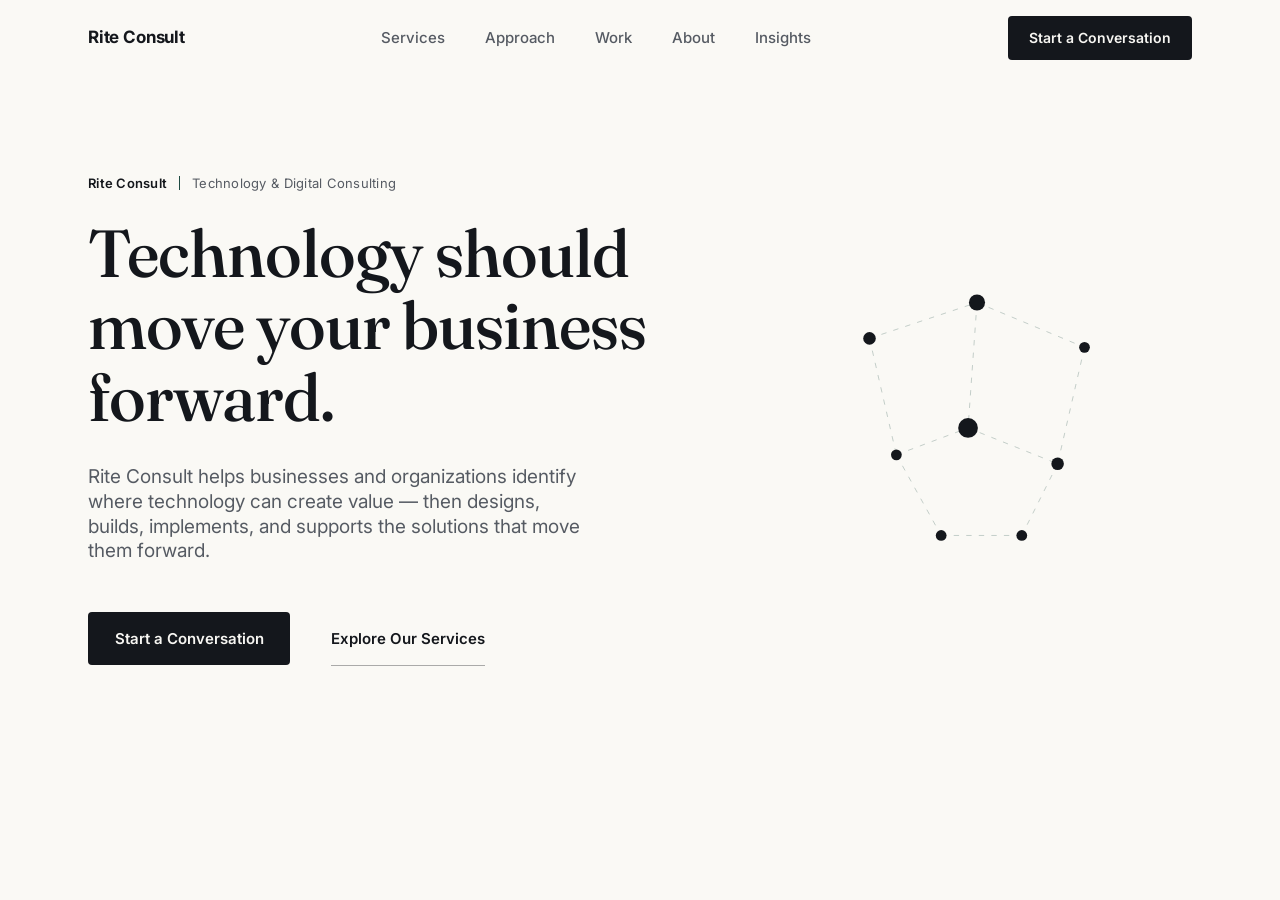
==== index.html @ 6f7cf25e "Section 01 + 02" ====
<!DOCTYPE html>
<html lang="en">
<head>
  <meta charset="UTF-8">
  <meta name="viewport" content="width=device-width, initial-scale=1.0">
  <title>Rite Consult — Technology & Digital Consulting</title>
  <meta name="description" content="Rite Consult helps businesses and organizations identify where technology can create value — then designs, builds, implements, and supports the solutions that move them forward.">
  <link rel="canonical" href="https://www.riteconsult.com/">

  <!-- Open Graph -->
  <meta property="og:type" content="website">
  <meta property="og:site_name" content="Rite Consult">
  <meta property="og:title" content="Rite Consult — Technology & Digital Consulting">
  <meta property="og:description" content="Your business first. Technology second. Results always.">
  <meta property="og:url" content="https://www.riteconsult.com/">

  <!-- Twitter / X -->
  <meta name="twitter:card" content="summary_large_image">
  <meta name="twitter:title" content="Rite Consult — Technology & Digital Consulting">
  <meta name="twitter:description" content="Your business first. Technology second. Results always.">

  <!-- Fonts: Fraunces (editorial display) + Inter (body/UI), per project design system -->
  <link rel="preconnect" href="https://fonts.googleapis.com">
  <link rel="preconnect" href="https://fonts.gstatic.com" crossorigin>
  <link href="https://fonts.googleapis.com/css2?family=Fraunces:opsz,wght@9..144,400;9..144,500;9..144,600&family=Inter:wght@400;500;600;700&display=swap" rel="stylesheet">

  <link rel="stylesheet" href="style.css">
</head>
<body>

  <a class="skip-link" href="#main">Skip to content</a>

  <header class="site-header" id="site-header">
    <div class="site-header__inner container">

      <a class="logo" href="#top">Rite Consult</a>

      <nav class="nav" aria-label="Primary">
        <ul class="nav__list">
          <li><a href="#services">Services</a></li>
          <li><a href="#approach">Approach</a></li>
          <li><a href="#work">Work</a></li>
          <li><a href="#about">About</a></li>
          <li><a href="#insights">Insights</a></li>
        </ul>
      </nav>

      <div class="site-header__actions">
        <a class="button button--primary button--sm nav-cta" href="#contact">Start a Conversation</a>

        <button
          type="button"
          class="menu-toggle"
          id="menu-toggle"
          aria-expanded="false"
          aria-controls="mobile-menu"
          aria-label="Open menu"
        >
          <span class="menu-toggle__bar"></span>
          <span class="menu-toggle__bar"></span>
          <span class="menu-toggle__bar"></span>
        </button>
      </div>

    </div>
  </header>

  <div class="mobile-menu" id="mobile-menu" aria-hidden="true">
    <nav aria-label="Mobile">
      <ul class="mobile-menu__list">
        <li><a href="#services">Services</a></li>
        <li><a href="#approach">Approach</a></li>
        <li><a href="#work">Work</a></li>
        <li><a href="#about">About</a></li>
        <li><a href="#insights">Insights</a></li>
        <li class="mobile-menu__cta"><a class="button button--primary" href="#contact">Start a Conversation</a></li>
      </ul>
    </nav>
  </div>

  <main id="main">

    <section class="hero" id="top">
      <div class="hero__inner container">

        <div class="hero__content">
          <p class="eyebrow">
            <span class="eyebrow__brand">Rite Consult</span>
            <span class="eyebrow__divider" aria-hidden="true"></span>
            <span class="eyebrow__category">Technology &amp; Digital Consulting</span>
          </p>

          <h1 class="hero__headline">Technology should move your business forward.</h1>

          <p class="hero__lede">
            Rite Consult helps businesses and organizations identify where technology can create value —
            then designs, builds, implements, and supports the solutions that move them forward.
          </p>

          <div class="hero__actions">
            <a class="button button--primary" href="#contact">Start a Conversation</a>
            <a class="button button--secondary" href="#services">Explore Our Services</a>
          </div>
        </div>

        <div class="hero__visual" aria-hidden="true">
          <svg class="ecosystem" viewBox="0 0 480 480" xmlns="http://www.w3.org/2000/svg">

            <!-- connecting lines -->
            <g class="ecosystem__lines" fill="none" stroke="var(--color-accent)" stroke-width="1">
              <path class="ecosystem__line" d="M120,150 L240,110" style="--flow-delay:0s" />
              <path class="ecosystem__line" d="M240,110 L360,160" style="--flow-delay:.6s" />
              <path class="ecosystem__line" d="M120,150 L150,280" style="--flow-delay:1.1s" />
              <path class="ecosystem__line" d="M240,110 L230,250" style="--flow-delay:.3s" />
              <path class="ecosystem__line" d="M360,160 L330,290" style="--flow-delay:1.4s" />
              <path class="ecosystem__line" d="M150,280 L230,250" style="--flow-delay:.9s" />
              <path class="ecosystem__line" d="M230,250 L330,290" style="--flow-delay:.2s" />
              <path class="ecosystem__line" d="M150,280 L200,370" style="--flow-delay:1.6s" />
              <path class="ecosystem__line" d="M330,290 L290,370" style="--flow-delay:.5s" />
              <path class="ecosystem__line" d="M200,370 L290,370" style="--flow-delay:1s" />
            </g>

            <!-- nodes -->
            <g class="ecosystem__nodes" fill="var(--color-ink)">
              <circle class="ecosystem__node" cx="120" cy="150" r="7" style="--pulse-delay:0s;--pulse-duration:7s" />
              <circle class="ecosystem__node" cx="240" cy="110" r="9" style="--pulse-delay:.8s;--pulse-duration:8s" />
              <circle class="ecosystem__node" cx="360" cy="160" r="6" style="--pulse-delay:1.6s;--pulse-duration:6.5s" />
              <circle class="ecosystem__node" cx="230" cy="250" r="11" style="--pulse-delay:.4s;--pulse-duration:9s" />
              <circle class="ecosystem__node" cx="150" cy="280" r="6" style="--pulse-delay:1.2s;--pulse-duration:7.5s" />
              <circle class="ecosystem__node" cx="330" cy="290" r="7" style="--pulse-delay:2s;--pulse-duration:8.5s" />
              <circle class="ecosystem__node" cx="200" cy="370" r="6" style="--pulse-delay:.6s;--pulse-duration:7s" />
              <circle class="ecosystem__node" cx="290" cy="370" r="6" style="--pulse-delay:1.8s;--pulse-duration:6s" />
            </g>

          </svg>
        </div>

      </div>
    </section>

  </main>

  <script src="script.js"></script>
</body>
</html>
---- style.css ----
/* ==========================================================================
   RITE CONSULT — Section 01: Foundation, Navigation & Hero
   ========================================================================== */

/* --------------------------------------------------------------------------
   1. Design tokens
   -------------------------------------------------------------------------- */
:root {
  /* Color */
  --color-bg: #FAF9F5;
  --color-surface: #FFFFFF;
  --color-ink: #14171C;
  --color-ink-soft: #3A3F47;
  --color-text-secondary: #565B63;
  --color-text-muted: #8B9096;
  --color-border: #E3E1DA;
  --color-accent: #1F4B43;
  --color-accent-strong: #163731;
  --color-on-accent: #F7F6F2;

  /* Type */
  --font-display: 'Fraunces', Georgia, 'Times New Roman', serif;
  --font-body: 'Inter', -apple-system, BlinkMacSystemFont, 'Segoe UI', Roboto, sans-serif;

  --fs-eyebrow: 0.8125rem;
  --fs-body: 1.0625rem;
  --fs-lede: 1.1875rem;
  --fs-h1: clamp(2.5rem, 5.2vw, 4.5rem);

  --lh-tight: 1.08;
  --lh-snug: 1.3;
  --lh-body: 1.6;

  /* Layout */
  --max-width: 1200px;
  --gutter: clamp(1.25rem, 4vw, 3rem);
  --header-height: 76px;

  /* Spacing scale */
  --space-1: 0.25rem;
  --space-2: 0.5rem;
  --space-3: 0.75rem;
  --space-4: 1rem;
  --space-5: 1.5rem;
  --space-6: 2rem;
  --space-7: 2.5rem;
  --space-8: 3rem;
  --space-10: 4.5rem;
  --space-12: 6rem;

  /* Misc */
  --radius-sm: 4px;
  --radius-md: 8px;
  --ease: cubic-bezier(0.4, 0, 0.2, 1);
  --duration-fast: 150ms;
  --duration-base: 300ms;
  --duration-slow: 480ms;
}

/* --------------------------------------------------------------------------
   2. Reset & base
   -------------------------------------------------------------------------- */
*, *::before, *::after { box-sizing: border-box; }

html {
  -webkit-text-size-adjust: 100%;
  scroll-behavior: smooth;
}

body {
  margin: 0;
  background: var(--color-bg);
  color: var(--color-ink);
  font-family: var(--font-body);
  font-size: var(--fs-body);
  line-height: var(--lh-body);
  -webkit-font-smoothing: antialiased;
  text-rendering: optimizeLegibility;
}

img, svg { display: block; max-width: 100%; }

a { color: inherit; text-decoration: none; }

ul { list-style: none; margin: 0; padding: 0; }

h1, h2, h3 { margin: 0; font-family: var(--font-display); }

p { margin: 0; }

button {
  font: inherit;
  color: inherit;
  background: none;
  border: 0;
  padding: 0;
  cursor: pointer;
}

::selection {
  background: var(--color-accent);
  color: var(--color-on-accent);
}

:focus-visible {
  outline: 2px solid var(--color-accent);
  outline-offset: 3px;
}

.container {
  max-width: var(--max-width);
  margin-inline: auto;
  padding-inline: var(--gutter);
}

.skip-link {
  position: absolute;
  left: -9999px;
  top: auto;
  background: var(--color-ink);
  color: var(--color-on-accent);
  padding: var(--space-3) var(--space-4);
  z-index: 200;
  border-radius: var(--radius-sm);
}

.skip-link:focus {
  left: var(--space-4);
  top: var(--space-4);
}

@media (prefers-reduced-motion: reduce) {
  html { scroll-behavior: auto; }
  *, *::before, *::after {
    animation-duration: 0.01ms !important;
    animation-iteration-count: 1 !important;
    transition-duration: 0.01ms !important;
  }
}

/* --------------------------------------------------------------------------
   3. Buttons
   -------------------------------------------------------------------------- */
.button {
  display: inline-flex;
  align-items: center;
  justify-content: center;
  padding: 0.85rem 1.6rem;
  font-size: 0.9375rem;
  font-weight: 600;
  border-radius: var(--radius-sm);
  border: 1px solid transparent;
  transition: background-color var(--duration-fast) var(--ease),
              border-color var(--duration-fast) var(--ease),
              color var(--duration-fast) var(--ease);
  white-space: nowrap;
}

.button--primary {
  background: var(--color-ink);
  color: var(--color-on-accent);
}

.button--primary:hover {
  background: var(--color-accent-strong);
}

.button--secondary {
  position: relative;
  color: var(--color-ink);
  padding-inline: 0;
  border-radius: 0;
}

.button--secondary::after {
  content: '';
  position: absolute;
  left: 0;
  right: 0;
  bottom: -2px;
  height: 1px;
  background: currentColor;
  transform: scaleX(1);
  transform-origin: left;
  opacity: 0.35;
  transition: opacity var(--duration-fast) var(--ease);
}

.button--secondary:hover::after {
  opacity: 1;
}

.button--sm {
  padding: 0.6rem 1.25rem;
  font-size: 0.875rem;
}

/* --------------------------------------------------------------------------
   4. Header / Navigation
   -------------------------------------------------------------------------- */
.site-header {
  position: sticky;
  top: 0;
  z-index: 100;
  background: color-mix(in srgb, var(--color-bg) 88%, transparent);
  backdrop-filter: blur(10px);
  -webkit-backdrop-filter: blur(10px);
  border-bottom: 1px solid transparent;
  transition: border-color var(--duration-base) var(--ease),
              box-shadow var(--duration-base) var(--ease);
}

.site-header.is-scrolled {
  border-bottom-color: var(--color-border);
  box-shadow: 0 1px 0 rgba(20, 23, 28, 0.02);
}

.site-header__inner {
  display: flex;
  align-items: center;
  justify-content: space-between;
  height: var(--header-height);
  gap: var(--space-6);
}

.logo {
  font-family: var(--font-body);
  font-weight: 700;
  font-size: 1.0625rem;
  letter-spacing: -0.01em;
  flex-shrink: 0;
}

.nav {
  flex: 1;
  display: none;
}

.nav__list {
  display: flex;
  justify-content: center;
  gap: var(--space-7);
}

.nav__list a {
  font-size: 0.9375rem;
  font-weight: 500;
  color: var(--color-text-secondary);
  position: relative;
  padding: var(--space-2) 0;
  transition: color var(--duration-fast) var(--ease);
}

.nav__list a:hover {
  color: var(--color-ink);
}

.nav__list a::after {
  content: '';
  position: absolute;
  left: 0;
  right: 0;
  bottom: 0;
  height: 1px;
  background: var(--color-accent);
  transform: scaleX(0);
  transform-origin: left;
  transition: transform var(--duration-base) var(--ease);
}

.nav__list a:hover::after {
  transform: scaleX(1);
}

.site-header__actions {
  display: flex;
  align-items: center;
  gap: var(--space-4);
  flex-shrink: 0;
}

.nav-cta {
  display: none;
}

/* Hamburger */
.menu-toggle {
  display: flex;
  flex-direction: column;
  justify-content: center;
  gap: 5px;
  width: 40px;
  height: 40px;
  padding: 0;
}

.menu-toggle__bar {
  display: block;
  width: 22px;
  height: 2px;
  background: var(--color-ink);
  transition: transform var(--duration-base) var(--ease),
              opacity var(--duration-fast) var(--ease);
}

.menu-toggle[aria-expanded="true"] .menu-toggle__bar:nth-child(1) {
  transform: translateY(7px) rotate(45deg);
}

.menu-toggle[aria-expanded="true"] .menu-toggle__bar:nth-child(2) {
  opacity: 0;
}

.menu-toggle[aria-expanded="true"] .menu-toggle__bar:nth-child(3) {
  transform: translateY(-7px) rotate(-45deg);
}

/* Mobile menu overlay */
.mobile-menu {
  position: fixed;
  inset: var(--header-height) 0 0 0;
  background: var(--color-bg);
  z-index: 99;
  padding: var(--space-8) var(--gutter);
  opacity: 0;
  visibility: hidden;
  transform: translateY(-8px);
  transition: opacity var(--duration-base) var(--ease),
              transform var(--duration-base) var(--ease),
              visibility 0s linear var(--duration-base);
}

.mobile-menu.is-open {
  opacity: 1;
  visibility: visible;
  transform: translateY(0);
  transition: opacity var(--duration-base) var(--ease),
              transform var(--duration-base) var(--ease),
              visibility 0s linear 0s;
}

.mobile-menu__list li {
  border-bottom: 1px solid var(--color-border);
}

.mobile-menu__list a {
  display: block;
  padding: var(--space-5) 0;
  font-family: var(--font-display);
  font-size: 1.75rem;
  font-weight: 500;
}

.mobile-menu__cta {
  border-bottom: none;
  margin-top: var(--space-6);
}

.mobile-menu__cta .button {
  width: 100%;
  padding-block: 1rem;
}

body.menu-open {
  overflow: hidden;
}

@media (min-width: 960px) {
  .nav { display: block; }
  .nav-cta { display: inline-flex; }
  .menu-toggle { display: none; }
  .mobile-menu { display: none; }
}

/* --------------------------------------------------------------------------
   5. Hero
   -------------------------------------------------------------------------- */
.hero {
  padding-block: var(--space-10) var(--space-10);
}

.hero__inner {
  display: grid;
  grid-template-columns: 1fr;
  gap: var(--space-8);
  align-items: center;
}

.eyebrow {
  display: flex;
  align-items: center;
  gap: var(--space-3);
  font-size: var(--fs-eyebrow);
  color: var(--color-text-secondary);
  margin-bottom: var(--space-5);
  letter-spacing: 0.02em;
}

.eyebrow__brand {
  font-weight: 600;
  color: var(--color-ink);
}

.eyebrow__divider {
  width: 1px;
  height: 14px;
  background: var(--color-accent);
  flex-shrink: 0;
}

.hero__headline {
  font-size: var(--fs-h1);
  font-weight: 500;
  line-height: var(--lh-tight);
  letter-spacing: -0.015em;
  color: var(--color-ink);
  max-width: 16ch;
}

.hero__lede {
  margin-top: var(--space-6);
  font-size: var(--fs-lede);
  line-height: var(--lh-snug);
  color: var(--color-text-secondary);
  max-width: 42ch;
}

.hero__actions {
  margin-top: var(--space-8);
  display: flex;
  align-items: center;
  gap: var(--space-7);
  flex-wrap: wrap;
}

.hero__visual {
  width: min(360px, 78vw);
  margin-inline: auto;
}

.ecosystem__node {
  transform-origin: center;
  transform-box: fill-box;
  animation: nodePulse var(--pulse-duration, 8s) ease-in-out infinite;
  animation-delay: var(--pulse-delay, 0s);
}

.ecosystem__line {
  opacity: 0.28;
  stroke-dasharray: 6 8;
  animation: lineFlow 10s linear infinite;
  animation-delay: var(--flow-delay, 0s);
}

@keyframes nodePulse {
  0%, 100% { opacity: 0.55; transform: scale(1); }
  50%      { opacity: 1;    transform: scale(1.12); }
}

@keyframes lineFlow {
  to { stroke-dashoffset: -140; }
}

@media (prefers-reduced-motion: reduce) {
  .ecosystem__node { animation: none; opacity: 0.85; }
  .ecosystem__line { animation: none; opacity: 0.3; }
}

@media (min-width: 720px) {
  .hero__headline { max-width: 14ch; }
}

@media (min-width: 960px) {
  .hero {
    padding-block: var(--space-12) var(--space-12);
  }

  .hero__inner {
    grid-template-columns: minmax(0, 7fr) minmax(0, 5fr);
    gap: var(--space-10);
  }

  .hero__visual {
    width: 100%;
    order: 2;
  }

  .hero__content {
    order: 1;
  }
}
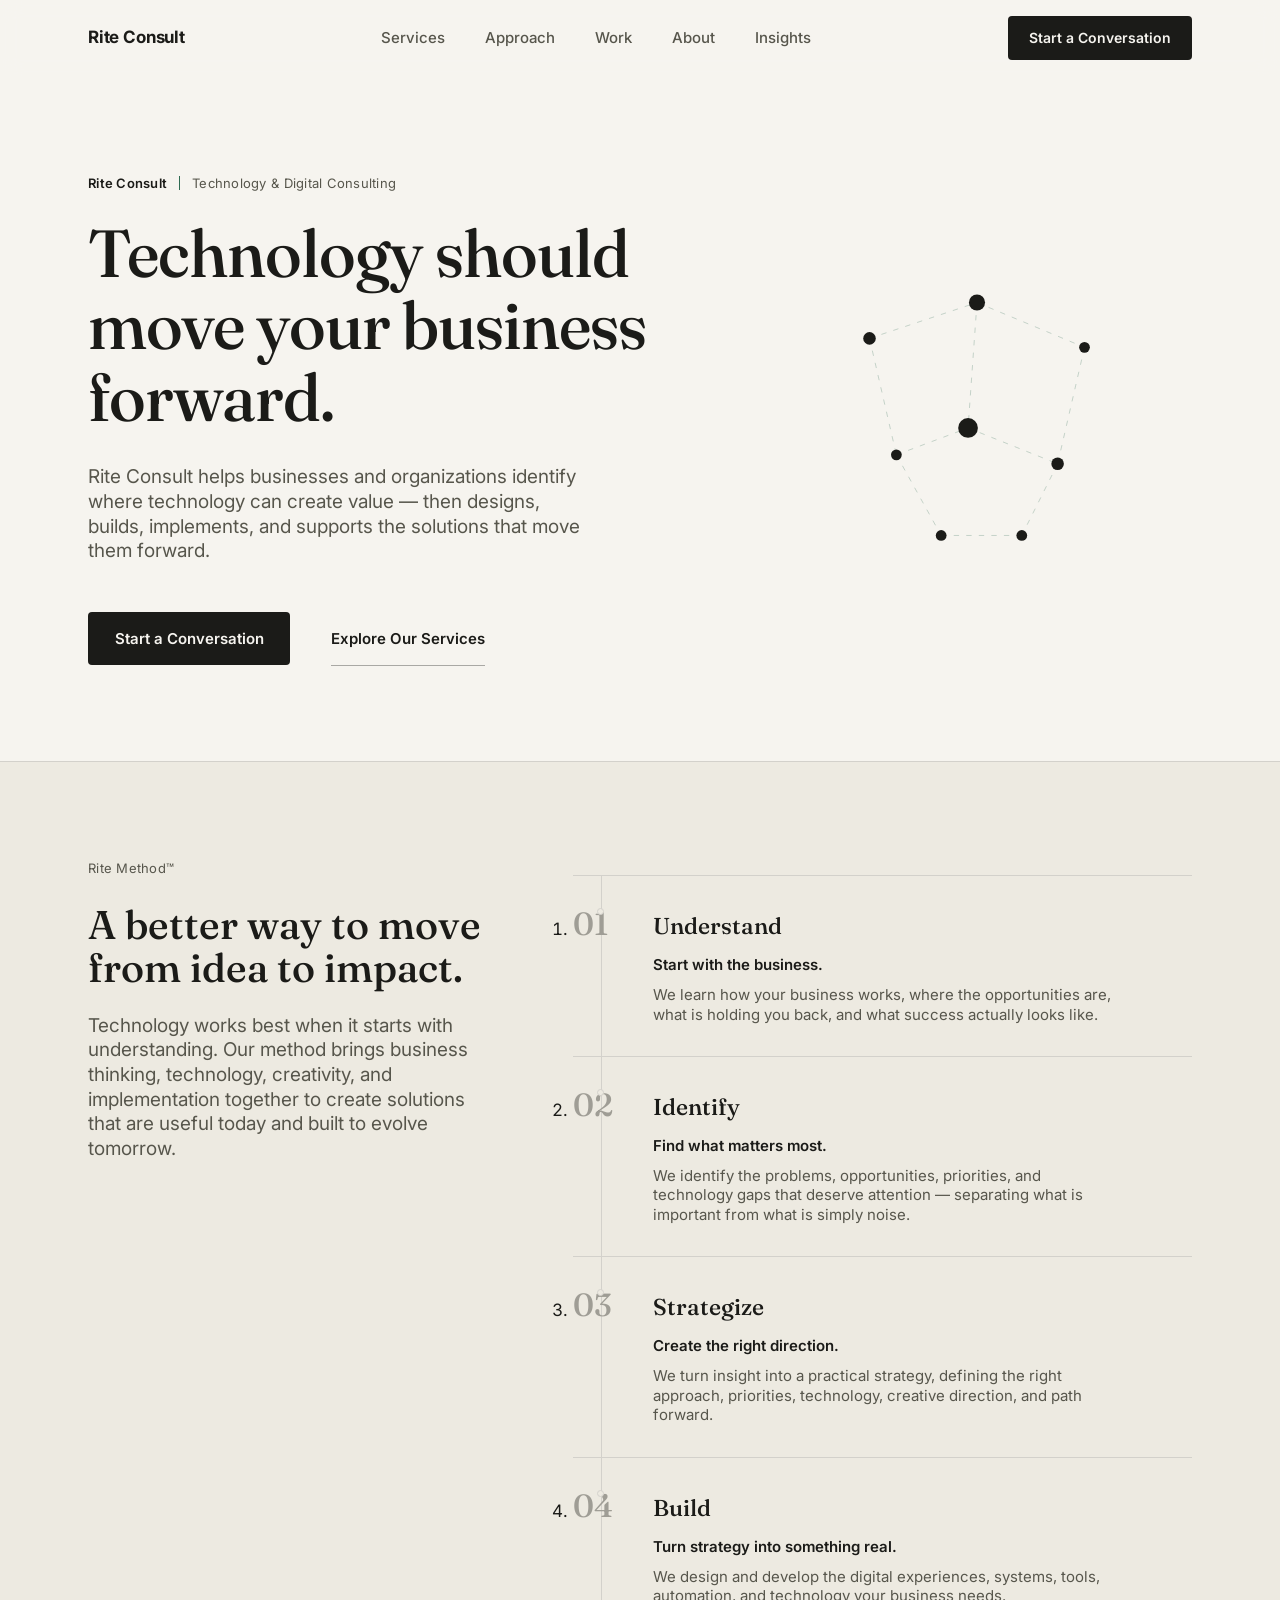
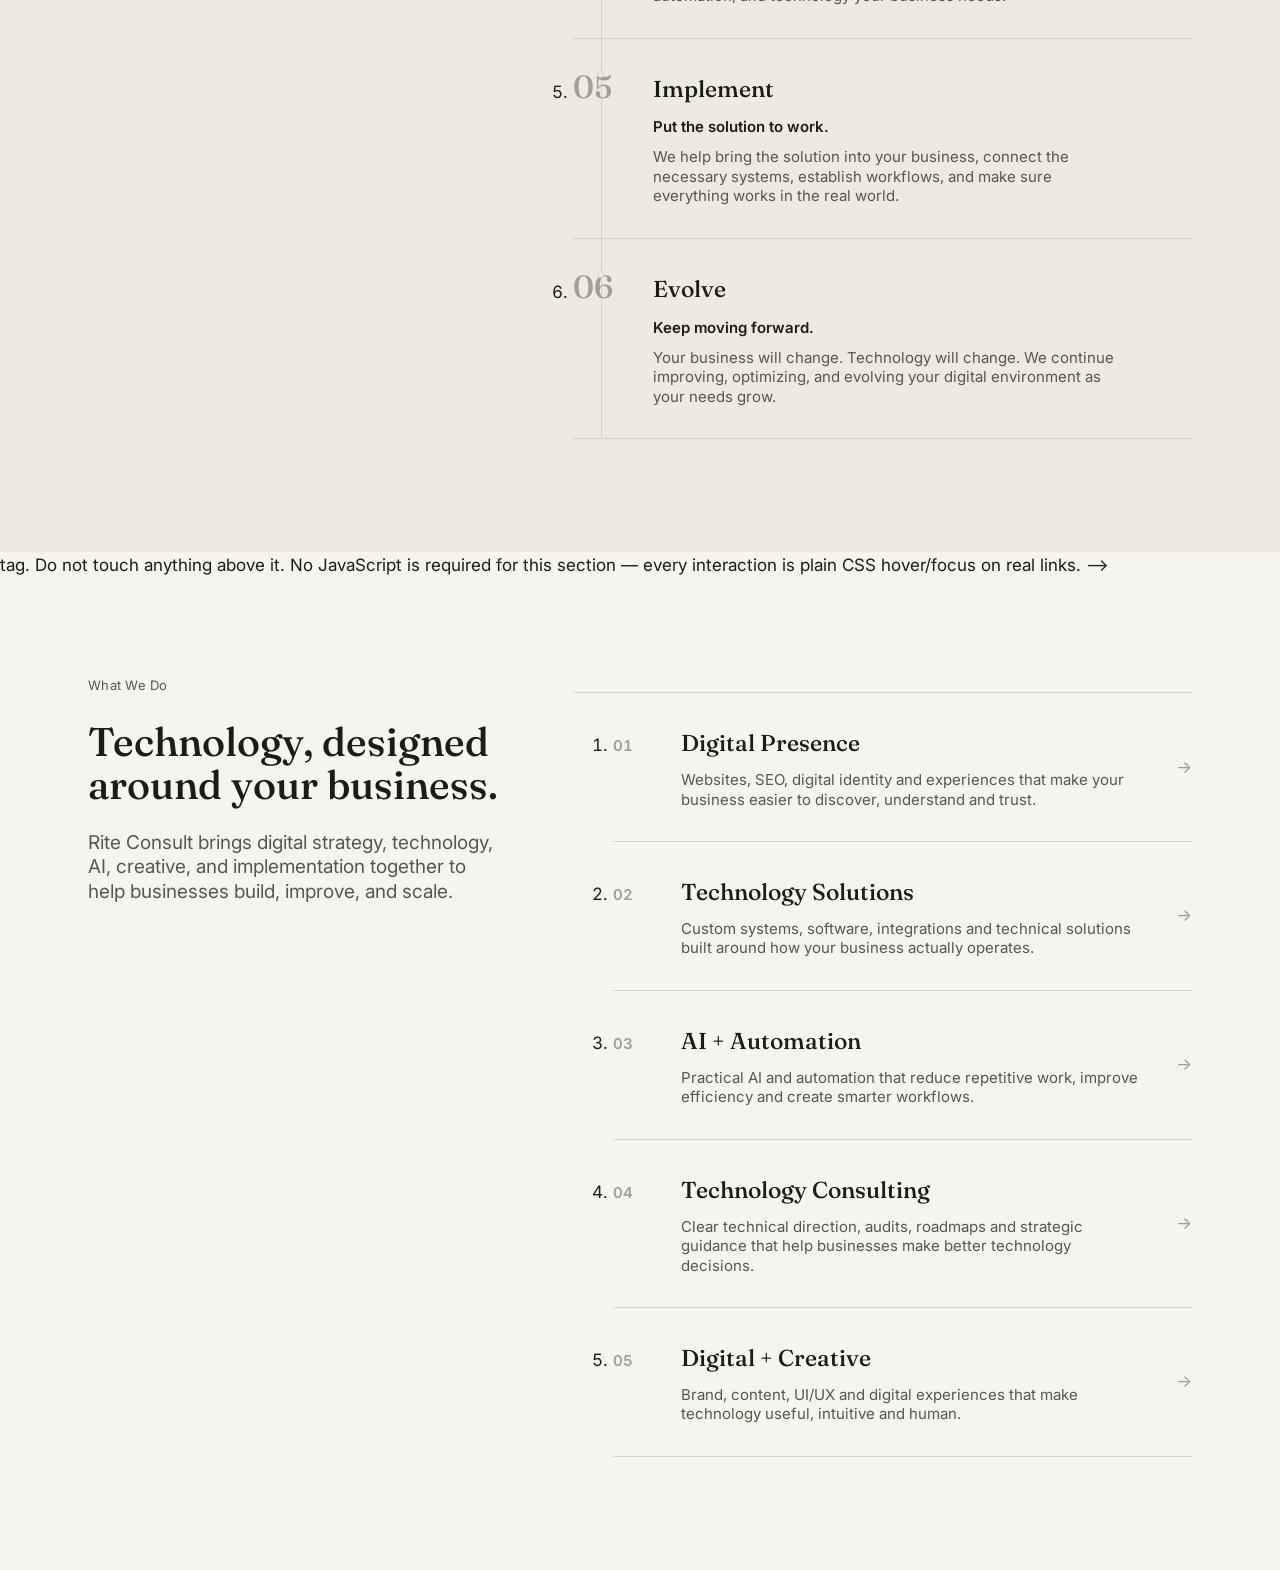
==== commit b0bf0e66: "Integrate Services and Rite Method" ====
--- a/index.html
+++ b/index.html
@@ -25,6 +25,8 @@
   <link href="https://fonts.googleapis.com/css2?family=Fraunces:opsz,wght@9..144,400;9..144,500;9..144,600&family=Inter:wght@400;500;600;700&display=swap" rel="stylesheet">
 
   <link rel="stylesheet" href="style.css">
+  <link rel="stylesheet" href="section-03.css">
+<link rel="stylesheet" href="section-04.css">
 </head>
 <body>
 
@@ -138,7 +140,189 @@
       </div>
     </section>
 
-  </main>
+  
+  <!--
+  SECTION 03 — Services ("What We Do")
+  Insert this block into index.html immediately AFTER the closing </section>
+  of the Problem Advisor (id="problem"), and BEFORE the closing 
+<!--
+  SECTION 04 — Rite Method™
+  Insert this block into index.html immediately AFTER the closing </section>
+  of Services (id="services"), and BEFORE the closing </main> tag.
+  Do not touch anything above it. No JavaScript is required — every
+  interaction here is plain CSS hover/focus-within.
+-->
+
+<section class="method" id="method" aria-labelledby="method-heading">
+  <div class="container method__inner">
+
+    <div class="method__intro">
+      <p class="eyebrow">Rite Method&#8482;</p>
+      <h2 id="method-heading" class="method__heading">A better way to move from idea to impact.</h2>
+      <p class="method__lede">
+        Technology works best when it starts with understanding. Our method brings business
+        thinking, technology, creativity, and implementation together to create solutions that
+        are useful today and built to evolve tomorrow.
+      </p>
+    </div>
+
+    <ol class="method__list">
+
+      <li class="method__stage">
+        <div class="method__stage-inner">
+          <span class="method__number" aria-hidden="true">01</span>
+          <div class="method__content">
+            <h3 class="method__title">Understand</h3>
+            <p class="method__hook">Start with the business.</p>
+            <p class="method__desc">We learn how your business works, where the opportunities are, what is holding you back, and what success actually looks like.</p>
+          </div>
+          <span class="method__arrow" aria-hidden="true">&#8594;</span>
+        </div>
+      </li>
+
+      <li class="method__stage">
+        <div class="method__stage-inner">
+          <span class="method__number" aria-hidden="true">02</span>
+          <div class="method__content">
+            <h3 class="method__title">Identify</h3>
+            <p class="method__hook">Find what matters most.</p>
+            <p class="method__desc">We identify the problems, opportunities, priorities, and technology gaps that deserve attention — separating what is important from what is simply noise.</p>
+          </div>
+          <span class="method__arrow" aria-hidden="true">&#8594;</span>
+        </div>
+      </li>
+
+      <li class="method__stage">
+        <div class="method__stage-inner">
+          <span class="method__number" aria-hidden="true">03</span>
+          <div class="method__content">
+            <h3 class="method__title">Strategize</h3>
+            <p class="method__hook">Create the right direction.</p>
+            <p class="method__desc">We turn insight into a practical strategy, defining the right approach, priorities, technology, creative direction, and path forward.</p>
+          </div>
+          <span class="method__arrow" aria-hidden="true">&#8594;</span>
+        </div>
+      </li>
+
+      <li class="method__stage">
+        <div class="method__stage-inner">
+          <span class="method__number" aria-hidden="true">04</span>
+          <div class="method__content">
+            <h3 class="method__title">Build</h3>
+            <p class="method__hook">Turn strategy into something real.</p>
+            <p class="method__desc">We design and develop the digital experiences, systems, tools, automation, and technology your business needs.</p>
+          </div>
+          <span class="method__arrow" aria-hidden="true">&#8594;</span>
+        </div>
+      </li>
+
+      <li class="method__stage">
+        <div class="method__stage-inner">
+          <span class="method__number" aria-hidden="true">05</span>
+          <div class="method__content">
+            <h3 class="method__title">Implement</h3>
+            <p class="method__hook">Put the solution to work.</p>
+            <p class="method__desc">We help bring the solution into your business, connect the necessary systems, establish workflows, and make sure everything works in the real world.</p>
+          </div>
+          <span class="method__arrow" aria-hidden="true">&#8594;</span>
+        </div>
+      </li>
+
+      <li class="method__stage">
+        <div class="method__stage-inner">
+          <span class="method__number" aria-hidden="true">06</span>
+          <div class="method__content">
+            <h3 class="method__title">Evolve</h3>
+            <p class="method__hook">Keep moving forward.</p>
+            <p class="method__desc">Your business will change. Technology will change. We continue improving, optimizing, and evolving your digital environment as your needs grow.</p>
+          </div>
+          <span class="method__arrow" aria-hidden="true">&#8594;</span>
+        </div>
+      </li>
+
+    </ol>
+
+  </div>
+</section>
+</main> tag.
+  Do not touch anything above it. No JavaScript is required for this section
+  — every interaction is plain CSS hover/focus on real links.
+-->
+
+<section class="services" id="services" aria-labelledby="services-heading">
+  <div class="container services__inner">
+
+    <div class="services__intro">
+      <p class="eyebrow">What We Do</p>
+      <h2 id="services-heading" class="services__heading">Technology, designed around your business.</h2>
+      <p class="services__lede">
+        Rite Consult brings digital strategy, technology, AI, creative, and implementation together
+        to help businesses build, improve, and scale.
+      </p>
+    </div>
+
+    <ol class="services__list">
+
+      <li class="services__item">
+        <a class="services__row" href="#contact">
+          <span class="services__index" aria-hidden="true">01</span>
+          <span class="services__body">
+            <h3 class="services__name">Digital Presence</h3>
+            <p class="services__desc">Websites, SEO, digital identity and experiences that make your business easier to discover, understand and trust.</p>
+          </span>
+          <span class="services__arrow" aria-hidden="true">&#8594;</span>
+        </a>
+      </li>
+
+      <li class="services__item">
+        <a class="services__row" href="#contact">
+          <span class="services__index" aria-hidden="true">02</span>
+          <span class="services__body">
+            <h3 class="services__name">Technology Solutions</h3>
+            <p class="services__desc">Custom systems, software, integrations and technical solutions built around how your business actually operates.</p>
+          </span>
+          <span class="services__arrow" aria-hidden="true">&#8594;</span>
+        </a>
+      </li>
+
+      <li class="services__item">
+        <a class="services__row" href="#contact">
+          <span class="services__index" aria-hidden="true">03</span>
+          <span class="services__body">
+            <h3 class="services__name">AI + Automation</h3>
+            <p class="services__desc">Practical AI and automation that reduce repetitive work, improve efficiency and create smarter workflows.</p>
+          </span>
+          <span class="services__arrow" aria-hidden="true">&#8594;</span>
+        </a>
+      </li>
+
+      <li class="services__item">
+        <a class="services__row" href="#contact">
+          <span class="services__index" aria-hidden="true">04</span>
+          <span class="services__body">
+            <h3 class="services__name">Technology Consulting</h3>
+            <p class="services__desc">Clear technical direction, audits, roadmaps and strategic guidance that help businesses make better technology decisions.</p>
+          </span>
+          <span class="services__arrow" aria-hidden="true">&#8594;</span>
+        </a>
+      </li>
+
+      <li class="services__item">
+        <a class="services__row" href="#contact">
+          <span class="services__index" aria-hidden="true">05</span>
+          <span class="services__body">
+            <h3 class="services__name">Digital + Creative</h3>
+            <p class="services__desc">Brand, content, UI/UX and digital experiences that make technology useful, intuitive and human.</p>
+          </span>
+          <span class="services__arrow" aria-hidden="true">&#8594;</span>
+        </a>
+      </li>
+
+    </ol>
+
+  </div>
+</section>
+</main>
 
   <script src="script.js"></script>
 </body>
--- a/section-03.css
+++ b/section-03.css
@@ -0,0 +1,149 @@
+/* ==========================================================================
+   PALETTE UPDATE — applies to the ENTIRE site (Sections 1, 2, and 3)
+   Append this near the TOP of the block you paste in (before the Section 03
+   rules below). Because Sections 1–2 already reference var(--color-*)
+   everywhere instead of hardcoded hex, overriding these tokens re-themes
+   the header, buttons, hero visual, philosophy flow, and problem accordion
+   automatically — nothing else needs to change.
+
+   Only the six brand colors from the brief are used as sources. The extra
+   tokens below (muted text, borders, hover shades) are computed tints of
+   those six via color-mix(), not new primary colors.
+   ========================================================================== */
+:root {
+  --color-bg: #F6F4EF;             /* Warm Paper */
+  --color-surface: #EDEAE1;        /* Secondary warm neutral */
+  --color-ink: #1B1B18;            /* Ink */
+  --color-ink-soft: color-mix(in srgb, #1B1B18 85%, #57564C 15%);
+  --color-text-secondary: #57564C; /* Stone */
+  --color-text-muted: color-mix(in srgb, #57564C 55%, #F6F4EF 45%);
+  --color-border: color-mix(in srgb, #57564C 22%, #F6F4EF 78%);
+  --color-accent: #2F6B52;         /* Rite Green */
+  --color-accent-strong: color-mix(in srgb, #2F6B52 82%, #1B1B18 18%);
+  --color-accent-secondary: #5FA383; /* Secondary green — for lighter accent moments */
+  --color-on-accent: #F6F4EF;
+}
+
+/* ==========================================================================
+   SECTION 03 — Services ("What We Do")
+   Append this block to the END of style.css, after the palette update above.
+   ========================================================================== */
+.services {
+  padding-block: var(--space-12);
+}
+
+.services__inner {
+  display: grid;
+  grid-template-columns: 1fr;
+  gap: var(--space-8);
+}
+
+.services__intro {
+  max-width: 40ch;
+}
+
+.services__heading {
+  font-weight: 500;
+  font-size: clamp(1.75rem, 3.2vw, 2.5rem);
+  line-height: var(--lh-tight);
+  margin-top: var(--space-5);
+}
+
+.services__lede {
+  margin-top: var(--space-5);
+  color: var(--color-text-secondary);
+  font-size: var(--fs-lede);
+  line-height: var(--lh-snug);
+}
+
+.services__list {
+  border-top: 1px solid var(--color-border);
+}
+
+.services__item {
+  border-bottom: 1px solid var(--color-border);
+}
+
+.services__row {
+  display: flex;
+  align-items: baseline;
+  gap: var(--space-5);
+  padding-block: var(--space-6);
+  padding-inline: var(--space-3);
+  margin-inline: calc(var(--space-3) * -1);
+  border-radius: var(--radius-sm);
+  transition: background-color var(--duration-base) var(--ease);
+}
+
+.services__row:hover,
+.services__row:focus-visible {
+  background-color: color-mix(in srgb, var(--color-accent) 6%, transparent);
+}
+
+.services__index {
+  flex-shrink: 0;
+  width: 2.25rem;
+  font-variant-numeric: tabular-nums;
+  font-size: 0.9375rem;
+  font-weight: 600;
+  color: var(--color-text-muted);
+  transition: color var(--duration-base) var(--ease);
+}
+
+.services__row:hover .services__index,
+.services__row:focus-visible .services__index {
+  color: var(--color-accent);
+}
+
+.services__body {
+  flex: 1;
+  min-width: 0;
+}
+
+.services__name {
+  font-family: var(--font-display);
+  font-weight: 500;
+  font-size: 1.3125rem;
+  color: var(--color-ink);
+  transition: color var(--duration-base) var(--ease);
+}
+
+.services__row:hover .services__name,
+.services__row:focus-visible .services__name {
+  color: var(--color-accent);
+}
+
+.services__desc {
+  margin-top: var(--space-2);
+  color: var(--color-text-secondary);
+  font-size: 0.9375rem;
+  line-height: var(--lh-snug);
+  max-width: 52ch;
+}
+
+.services__arrow {
+  flex-shrink: 0;
+  align-self: center;
+  color: var(--color-text-muted);
+  transition: transform var(--duration-base) var(--ease),
+              color var(--duration-base) var(--ease);
+}
+
+.services__row:hover .services__arrow,
+.services__row:focus-visible .services__arrow {
+  color: var(--color-accent);
+  transform: translateX(4px);
+}
+
+@media (min-width: 640px) {
+  .services__row { gap: var(--space-6); }
+  .services__name { font-size: 1.4375rem; }
+}
+
+@media (min-width: 960px) {
+  .services__inner {
+    grid-template-columns: minmax(0, 2fr) minmax(0, 3fr);
+    gap: var(--space-10);
+    align-items: start;
+  }
+}
--- a/section-04.css
+++ b/section-04.css
@@ -0,0 +1,180 @@
+/* ==========================================================================
+   SECTION 04 — Rite Method™
+   Append this block to the END of style.css. No palette changes needed —
+   this reuses the tokens the Section 03 palette update already set.
+   ========================================================================== */
+.method {
+  background: var(--color-surface);
+  border-top: 1px solid var(--color-border);
+  padding-block: var(--space-12);
+}
+
+.method__inner {
+  display: grid;
+  grid-template-columns: 1fr;
+  gap: var(--space-8);
+}
+
+.method__heading {
+  font-weight: 500;
+  font-size: clamp(1.75rem, 3.2vw, 2.5rem);
+  line-height: var(--lh-tight);
+  margin-top: var(--space-5);
+  max-width: 20ch;
+}
+
+.method__lede {
+  margin-top: var(--space-5);
+  color: var(--color-text-secondary);
+  font-size: var(--fs-lede);
+  line-height: var(--lh-snug);
+  max-width: 40ch;
+}
+
+.method__list {
+  position: relative;
+  border-top: 1px solid var(--color-border);
+}
+
+/* The thin connecting thread running through all six stages — only shown
+   once the fixed number column exists at the desktop layout below. */
+.method__stage {
+  border-bottom: 1px solid var(--color-border);
+  position: relative;
+}
+
+.method__stage-inner {
+  display: flex;
+  align-items: flex-start;
+  gap: var(--space-5);
+  padding-block: var(--space-6);
+  border-radius: var(--radius-sm);
+  transition: background-color var(--duration-base) var(--ease);
+}
+
+.method__stage:hover .method__stage-inner,
+.method__stage:focus-within .method__stage-inner {
+  background-color: color-mix(in srgb, var(--color-accent) 5%, transparent);
+}
+
+.method__number {
+  flex: 0 0 3rem;
+  width: 3rem;
+  font-family: var(--font-display);
+  font-weight: 500;
+  font-size: 1.75rem;
+  line-height: 1;
+  color: var(--color-text-muted);
+  transition: color var(--duration-base) var(--ease),
+              transform var(--duration-base) var(--ease);
+}
+
+.method__stage:hover .method__number,
+.method__stage:focus-within .method__number {
+  color: var(--color-accent);
+  transform: translateX(2px);
+}
+
+.method__content {
+  flex: 1;
+  min-width: 0;
+}
+
+.method__title {
+  font-family: var(--font-display);
+  font-weight: 500;
+  font-size: 1.3125rem;
+  color: var(--color-ink);
+  transition: color var(--duration-base) var(--ease);
+}
+
+.method__stage:hover .method__title,
+.method__stage:focus-within .method__title {
+  color: var(--color-accent);
+}
+
+.method__hook {
+  margin-top: var(--space-2);
+  font-weight: 600;
+  color: var(--color-ink);
+  font-size: 0.9375rem;
+}
+
+.method__desc {
+  margin-top: var(--space-2);
+  color: var(--color-text-secondary);
+  font-size: 0.9375rem;
+  line-height: var(--lh-snug);
+  max-width: 52ch;
+}
+
+.method__arrow {
+  flex-shrink: 0;
+  align-self: center;
+  color: var(--color-accent);
+  opacity: 0;
+  transform: translateX(-4px);
+  transition: opacity var(--duration-base) var(--ease),
+              transform var(--duration-base) var(--ease);
+}
+
+.method__stage:hover .method__arrow,
+.method__stage:focus-within .method__arrow {
+  opacity: 1;
+  transform: translateX(0);
+}
+
+@media (min-width: 640px) {
+  .method__number { font-size: 2rem; flex-basis: 3.5rem; width: 3.5rem; }
+  .method__title { font-size: 1.4375rem; }
+}
+
+@media (min-width: 960px) {
+  .method__inner {
+    grid-template-columns: minmax(0, 2fr) minmax(0, 3fr);
+    gap: var(--space-10);
+    align-items: start;
+  }
+
+  .method__intro {
+    position: sticky;
+    top: calc(var(--header-height) + var(--space-8));
+  }
+
+  /* Subtle connecting thread through the number column, desktop only,
+     where the number width is fixed and predictable. */
+  .method__list {
+    position: relative;
+    padding-left: 0;
+  }
+
+  .method__list::before {
+    content: '';
+    position: absolute;
+    left: 1.75rem;
+    top: 0;
+    bottom: 0;
+    width: 1px;
+    background: var(--color-border);
+  }
+
+  .method__stage::before {
+    content: '';
+    position: absolute;
+    left: calc(1.75rem - 3.5px);
+    top: var(--space-6);
+    width: 7px;
+    height: 7px;
+    border-radius: 50%;
+    background: var(--color-surface);
+    border: 1.5px solid var(--color-border);
+    transition: border-color var(--duration-base) var(--ease),
+                background-color var(--duration-base) var(--ease);
+  }
+
+  .method__stage:hover::before,
+  .method__stage:focus-within::before {
+    border-color: var(--color-accent);
+    background-color: var(--color-accent);
+  }
+}
